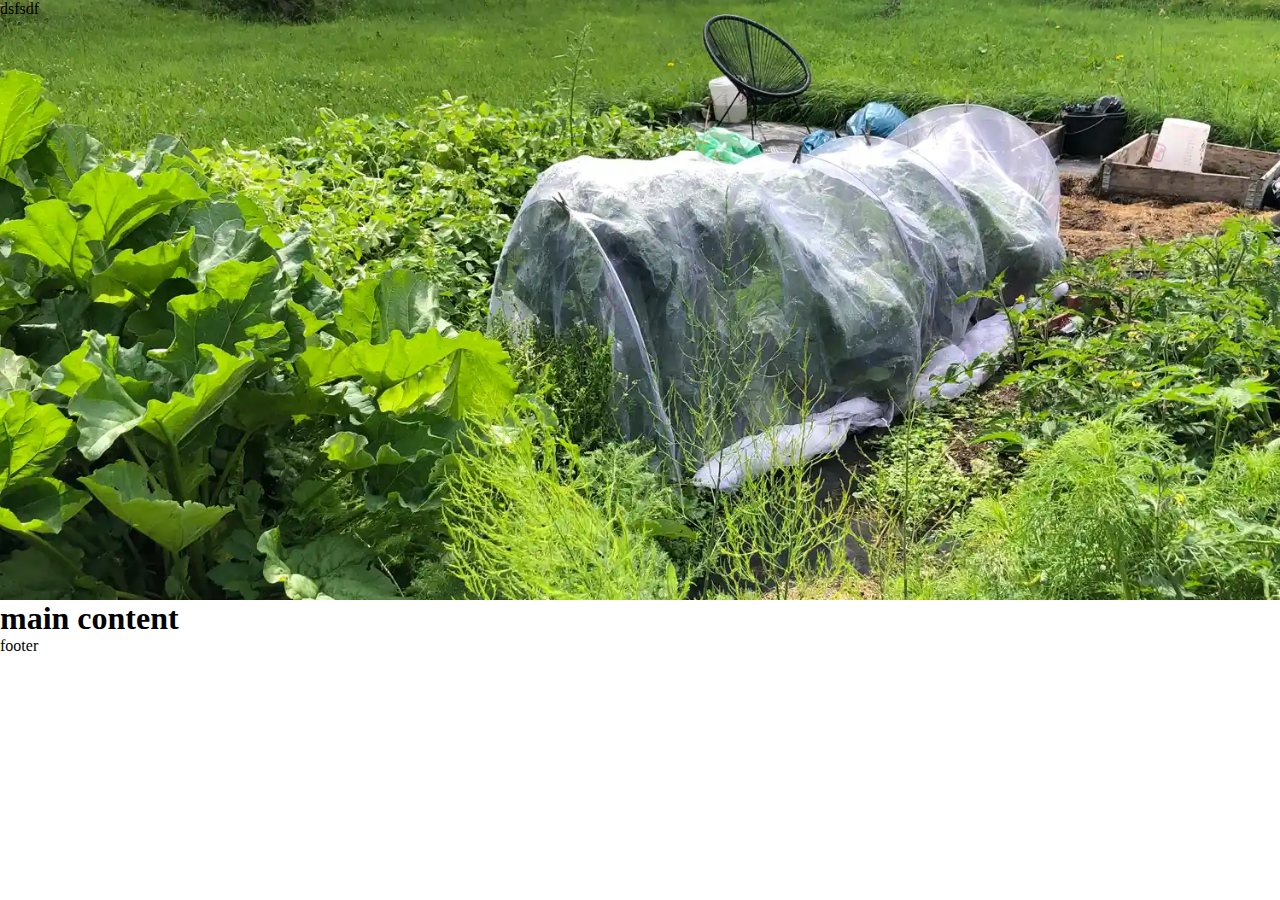
==== index.html @ c071c921 "add boilerplate html, css and img" ====
<!DOCTYPE html>
<html lang="en">
<head>
    <meta charset="UTF-8">
    <meta name="viewport" content="width=device-width, initial-scale=1.0">
    <title>Document</title>
    <link rel="stylesheet" href="assets/css/style.css">
</head>
<body>
    <header>
        <nav></nav>
    </header>
    <main>
        <div id="hero">dsfsdf</div>
        <h1>main content</h1>
    </main>
    <footer>footer</footer>
</body>
</html>
---- assets/css/style.css ----
/* Remove all default padding and margin */
* {
    padding:0;
    margin: 0;
    box-sizing: border-box;
}

/* main */
/* hero */

#hero {
    height: 600px;
    width: 100%;
    background: url(../img/rhubarb-cabage.webp) no-repeat left bottom / cover;
    /* background: url(../images/hero-image.webp) no-repeat center center/cover; */
    /* position: relative; */
}
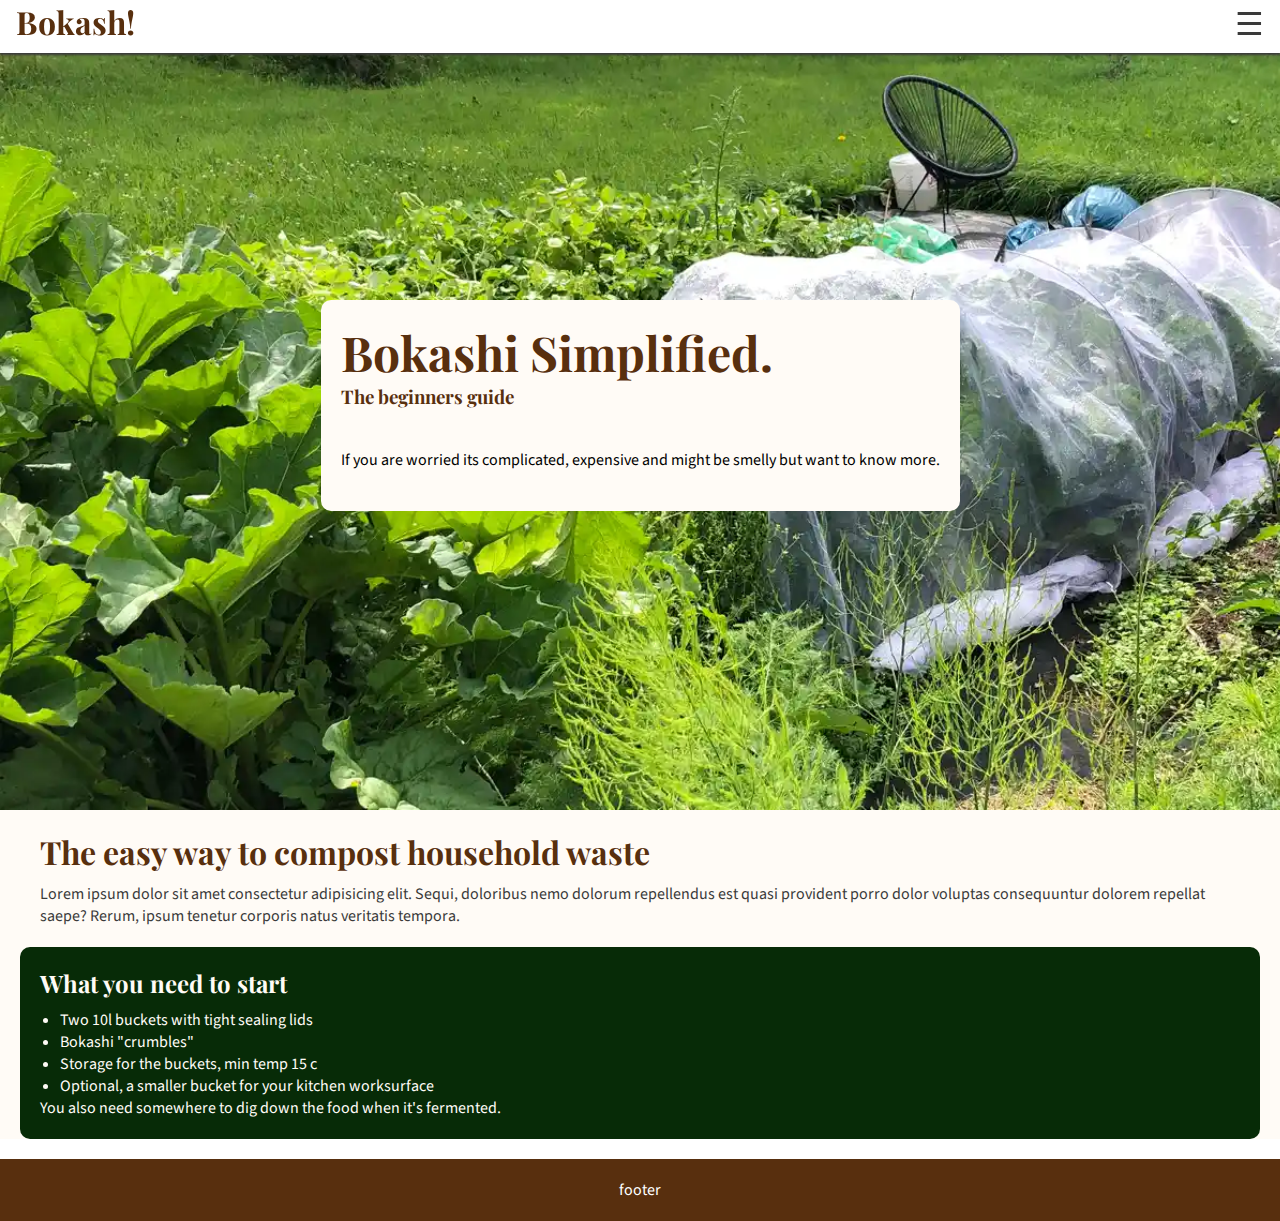
==== commit dad3d21f: "Add more of the basic framework, styles, pages. Lots of pixel pushing and placeholders" ====
--- a/index.html
+++ b/index.html
@@ -3,17 +3,64 @@
 <head>
     <meta charset="UTF-8">
     <meta name="viewport" content="width=device-width, initial-scale=1.0">
-    <title>Document</title>
+    <title>Bokashi</title>
     <link rel="stylesheet" href="assets/css/style.css">
 </head>
 <body>
+    <!-- Header section -->
     <header>
-        <nav></nav>
+        <a href="index.html">
+            <h1 id="logo">Bokash!</h1>
+        </a>
+        <input type="checkbox" id="nav-toggle" name="nav-toggle">
+        <label for="nav-toggle" class="nav-toggle-label">&#9776;</label>
+        <nav>
+            <ul id="menu">
+                <li><a href="index.html" class="active">Home</a></li>
+                <li><a href="guide.html">Guide</a></li>
+                <li><a href="contact.html">Contact</a></li>
+            </ul>
+        </nav>
     </header>
+    <!-- Main content -->
     <main>
-        <div id="hero">dsfsdf</div>
-        <h1>main content</h1>
+        <!-- Hero -->
+        <section id="hero">                   
+            <div class="hero-text">
+                <a href="#intro-bokashi">  
+                   <h1>Bokashi Simplified.</h1>
+                   <h3>The beginners guide</h3>
+                   <p>If you are worried its complicated, expensive and might be smelly but want to know more.</p>
+                </a>
+            </div>
+              
+        </section>
+        <!-- Why Bokashi -->
+        <section id="intro-bokashi">
+            <h1>The easy way to compost household waste</h1>
+            <!-- temp place holder text -->
+            <p>Lorem ipsum dolor sit amet consectetur adipisicing elit. Sequi, doloribus nemo dolorum repellendus est quasi provident porro dolor voluptas consequuntur dolorem repellat saepe? Rerum, ipsum tenetur corporis natus veritatis tempora.</p>
+           
+        </section>
+        <!-- Stuff you'll need -->
+        <section id="equipment">
+            <div class="green-box">
+                <h2>What you need to start</h2>
+                <ul>
+                    <li>Two 10l buckets with tight sealing lids</li>
+                    <li>Bokashi "crumbles"</li>
+                    <li>Storage for the buckets, min temp 15 c</li>
+                    <li>Optional, a smaller bucket for your kitchen worksurface</li>
+                </ul>
+                <p>You also need somewhere to dig down the food when it's fermented.</p>
+            </div>
+        </section>
     </main>
-    <footer>footer</footer>
+    <footer>
+        <section id="social-networks">
+            footer
+        </section>
+    </footer>
+
 </body>
 </html>--- a/assets/css/style.css
+++ b/assets/css/style.css
@@ -1,3 +1,5 @@
+@import url('https://fonts.googleapis.com/css2?family=Playfair+Display:ital,wght@0,400..900;1,400..900&family=Source+Sans+3:ital,wght@0,200..900;1,200..900&display=swap');
+
 /* Remove all default padding and margin */
 * {
     padding:0;
@@ -5,13 +7,161 @@
     box-sizing: border-box;
 }
 
+/* General stying */
+body {
+    min-height: 100vh;
+    display: flex;
+    flex-direction: column;
+
+    /* Generic project styles*/
+    color: #3a3a3a;
+    font-family: "Source Sans 3", sans-serif;
+    font-style: normal;
+    /* font-family: 'lato', sans-serif; */
+}
+h1, h2, h3 {
+    font-family: "Playfair Display", serif;
+    /* font-optical-sizing: auto;
+    font-weight: <weight>; */
+    font-style: normal;
+    color: #582f0e;
+    padding-bottom: 10px;
+}
+
+/* header */
+header {
+    background-color: #ffffff;
+    padding: 0 1rem;
+    position: fixed;
+    z-index: 99;
+    width: 100%;
+    box-shadow: 0 2px 2px #3a3a3a;
+    display: flex;
+    justify-content: space-between;
+    align-items: baseline;
+}
+header a {
+    text-decoration: none;
+    color: #3a3a3a;
+}
+#logo h1 {
+    padding-top: 10px;
+}
+/* navigation bar */
+/* Navbar with dropdown toggle */
+#menu {
+    padding: 0;
+    letter-spacing: 4px;
+    list-style-type: none;
+}
+#menu > li {
+    margin-bottom: 0.5em;
+    
+}
+.active {
+    /* border-bottom: 1px solid #3a3a3a; */
+    text-decoration: underline;
+    text-decoration-style: dashed;
+}
+nav {
+    position: absolute;
+    background-color: #ffffff;
+    width: 100%;
+    left: 0;
+    padding: 0 1rem;
+    box-shadow: 0 2px 2px #3a3a3a;
+    display: none;
+    top: 100%;
+}
+/* Nav toggle */
+#nav-toggle:checked~nav {
+    display: block;
+}
+#nav-toggle {
+    display: none;
+}
+
+.nav-toggle-label {
+    font-size: 2rem;
+}
 /* main */
+main {
+    background-color: #fffbf6;
+}
 /* hero */
 
 #hero {
-    height: 600px;
+    height: 90vh;
     width: 100%;
     background: url(../img/rhubarb-cabage.webp) no-repeat left bottom / cover;
-    /* background: url(../images/hero-image.webp) no-repeat center center/cover; */
-    /* position: relative; */
-}+    position: relative;
+    display: flex;
+    flex-direction: column;
+    justify-content: center;
+    align-items: center;
+    }
+.hero-text {
+    position: absolute;
+    /* top: 50%;
+    left: 50%;
+    transform: translate(-50%, -50%); */
+    border-radius: 10px;
+    background-color: rgba(255, 251, 246, 1);
+     /* rgba(255, 255, 255, 0.85); */
+    padding: 20px;
+    margin: 0 20px;
+}
+.hero-text a {
+    text-decoration: none;
+    color: #000;
+}
+.hero-text h1 {
+    font-size: 3rem;
+    padding-bottom: 0px;
+    /* color: #ffffff;
+    background-color: rgba(0, 0, 0, 0.46); */
+}
+.hero-text p {
+    padding: 30px 0 20px 0;
+    font-size: 1rem;
+}
+
+#intro-bokashi {
+   
+   /*  height: 800px;  temp height */
+    margin: 0 20px auto;
+    padding: 20px;
+}
+
+.green-box {
+    background-color: rgb(7, 43, 7);
+    color: #fffbf6;
+    /* color: blanchedalmond;  */
+    margin:  0 20px;
+    padding: 20px;
+    border-radius: 10px;
+}
+.green-box h2 {
+    color: #fffbf6;
+    /* color: blanchedalmond;  */
+}
+.green-box ul {
+    padding-left: 20px;
+}
+/* Footer */
+#social-networks {
+    margin-top: 20px;
+    text-align: center;
+    padding: 20px 0;
+    display: flex;
+    justify-content: space-evenly;
+    list-style-type: none;
+    background-color:  #582f0e; 
+    color: #ffffff;
+}
+
+#social-networks i {
+    font-size: 160%;
+    padding: 5%;
+
+}
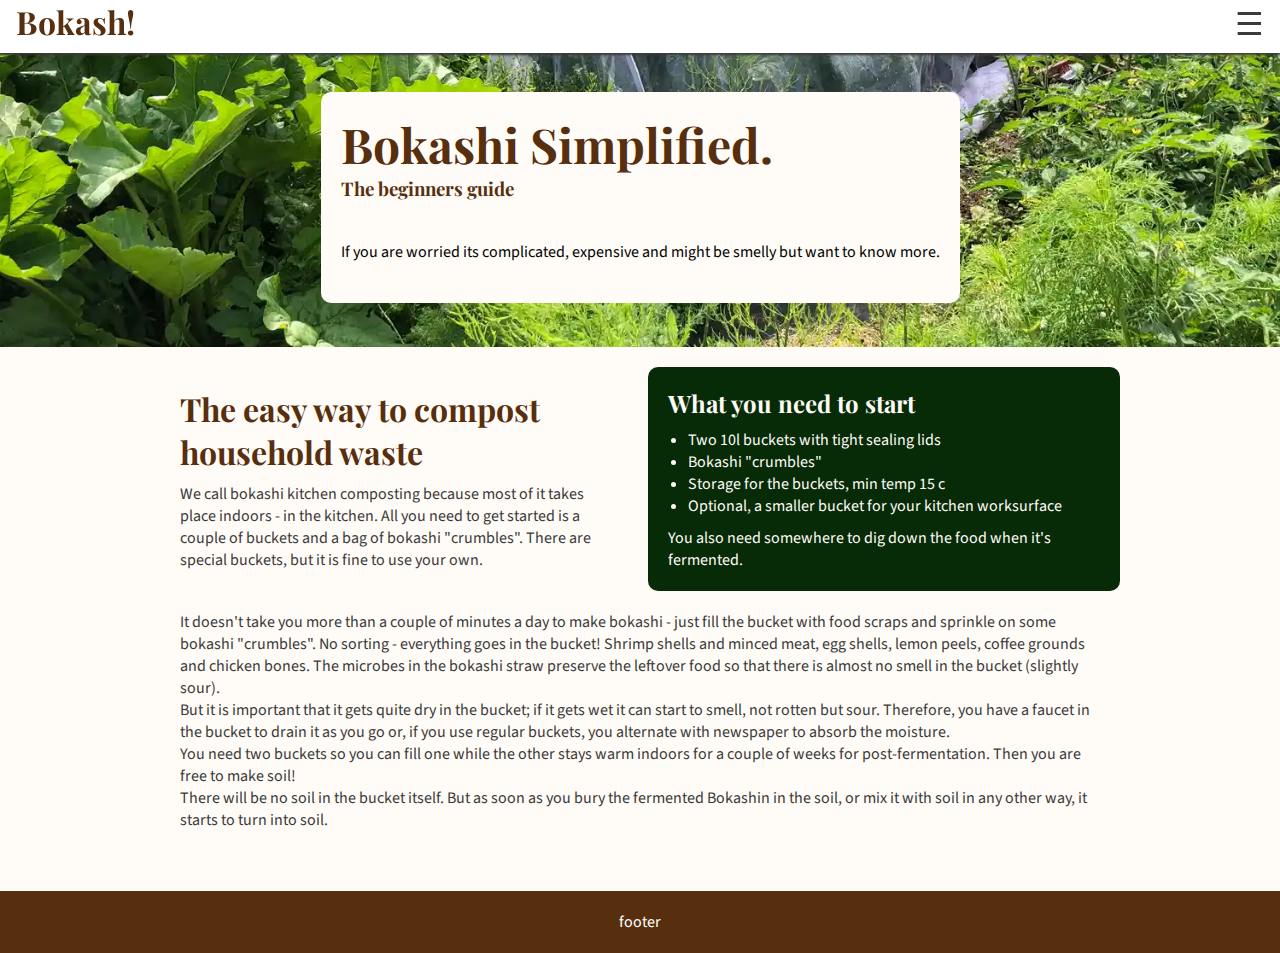
==== commit f39c3c75: "Add text to home, adjust flex property" ====
--- a/index.html
+++ b/index.html
@@ -37,22 +37,31 @@
         </section>
         <!-- Why Bokashi -->
         <section id="intro-bokashi">
-            <h1>The easy way to compost household waste</h1>
-            <!-- temp place holder text -->
-            <p>Lorem ipsum dolor sit amet consectetur adipisicing elit. Sequi, doloribus nemo dolorum repellendus est quasi provident porro dolor voluptas consequuntur dolorem repellat saepe? Rerum, ipsum tenetur corporis natus veritatis tempora.</p>
-           
-        </section>
-        <!-- Stuff you'll need -->
-        <section id="equipment">
-            <div class="green-box">
-                <h2>What you need to start</h2>
-                <ul>
-                    <li>Two 10l buckets with tight sealing lids</li>
-                    <li>Bokashi "crumbles"</li>
-                    <li>Storage for the buckets, min temp 15 c</li>
-                    <li>Optional, a smaller bucket for your kitchen worksurface</li>
-                </ul>
-                <p>You also need somewhere to dig down the food when it's fermented.</p>
+            <div class="intro-flex">
+                <div id="intro">
+                    <h1>The easy way to compost household waste</h1>
+                    <!-- temp place holder text -->
+                    <p>We call bokashi kitchen composting because most of it takes place indoors - in the kitchen. All you need to get started is a couple of buckets and a bag of bokashi "crumbles". There are special buckets, but it is fine to use your own.</p>
+                </div>
+
+                <div id="green-box">
+                    <h2>What you need to start</h2>
+                    <ul>
+                        <li>Two 10l buckets with tight sealing lids</li>
+                        <li>Bokashi "crumbles"</li>
+                        <li>Storage for the buckets, min temp 15 c</li>
+                        <li>Optional, a smaller bucket for your kitchen worksurface</li>
+                    </ul>
+                    <p>You also need somewhere to dig down the food when it's fermented.</p>
+                </div>
+            </div>
+
+            <div class="text">
+                <p>It doesn't take you more than a couple of minutes a day to make bokashi - just fill the bucket with food scraps and sprinkle on some bokashi "crumbles". No sorting - everything goes in the bucket! Shrimp shells and minced meat, egg shells, lemon peels, coffee grounds and chicken bones. The microbes in the bokashi straw preserve the leftover food so that there is almost no smell in the bucket (slightly sour).</p>
+                <p>But it is important that it gets quite dry in the bucket; if it gets wet it can start to smell, not rotten but sour. Therefore, you have a faucet in the bucket to drain it as you go or, if you use regular buckets, you alternate with newspaper to absorb the moisture.</p>
+                <p>You need two buckets so you can fill one while the other stays warm indoors for a couple of weeks for post-fermentation. Then you are free to make soil!</p>
+
+                <p>There will be no soil in the bucket itself. But as soon as you bury the fermented Bokashin in the soil, or mix it with soil in any other way, it starts to turn into soil.</p>
             </div>
         </section>
     </main>
--- a/assets/css/style.css
+++ b/assets/css/style.css
@@ -84,9 +84,21 @@
 .nav-toggle-label {
     font-size: 2rem;
 }
+
 /* main */
 main {
+    /* make main element fill all surplus space to push footer down */
+    flex: 1 0 auto;
+    /* Add margin at the top to prevent content from being covered by the header */
+    margin-top: 47px;
+    /* Enable flex properties for child elements */
+    display: flex;
+    flex-direction: column;
     background-color: #fffbf6;
+    padding-bottom: 20px;
+}
+.text{
+    padding: 20px;
 }
 /* hero */
 
@@ -129,28 +141,32 @@
 #intro-bokashi {
    
    /*  height: 800px;  temp height */
-    margin: 0 20px auto;
-    padding: 20px;
-}
-
-.green-box {
+    /* margin: 0 20px auto; */
+    padding: 20px;
+    
+}
+#intro {
+    padding: 20px;
+}
+
+#green-box {
     background-color: rgb(7, 43, 7);
     color: #fffbf6;
     /* color: blanchedalmond;  */
-    margin:  0 20px;
+    /* margin:  0 20px; */
     padding: 20px;
     border-radius: 10px;
 }
-.green-box h2 {
+#green-box h2 {
     color: #fffbf6;
     /* color: blanchedalmond;  */
 }
-.green-box ul {
-    padding-left: 20px;
+#green-box ul {
+    padding: 0 0 10px 20px;
 }
 /* Footer */
 #social-networks {
-    margin-top: 20px;
+    /* margin-top: 20px; */
     text-align: center;
     padding: 20px 0;
     display: flex;
@@ -165,3 +181,58 @@
     padding: 5%;
 
 }
+
+
+@media screen and (min-width: 768px) {
+   #hero {
+    height: 50vh;
+    max-height: 300px;
+    width: 100%;
+    background: url(../img/rhubarb-cabage.webp) no-repeat left bottom / cover;
+    position: relative;
+    display: flex;
+    flex-direction: column;
+    justify-content: center;
+    align-items: center;
+   }
+   #intro-bokashi {
+   
+   /*  height: 800px;  temp height */
+    /* margin: 0 20px auto; */
+    max-width: 90%;
+    margin: 0 auto;
+    padding: 20px;
+    
+}
+    .intro-flex {
+        /* max-width: 90%;
+        margin: 0 auto; */
+        display: flex;
+        gap: 1rem;
+    }
+    #intro {
+        
+        flex: 1;
+    }
+    #green-box {
+        flex: 1;
+    }
+   
+}
+@media screen and (min-width: 992px){
+    #intro-bokashi {
+   
+   /*  height: 800px;  temp height */
+    /* margin: 0 20px auto; */
+    max-width: 90%;
+    max-width: 1000px;
+    margin: 0 auto;
+    padding: 20px;
+    
+}
+    /* .intro-flex {
+        width: 80%;
+        max-width: 1000px;
+        
+    } */
+}